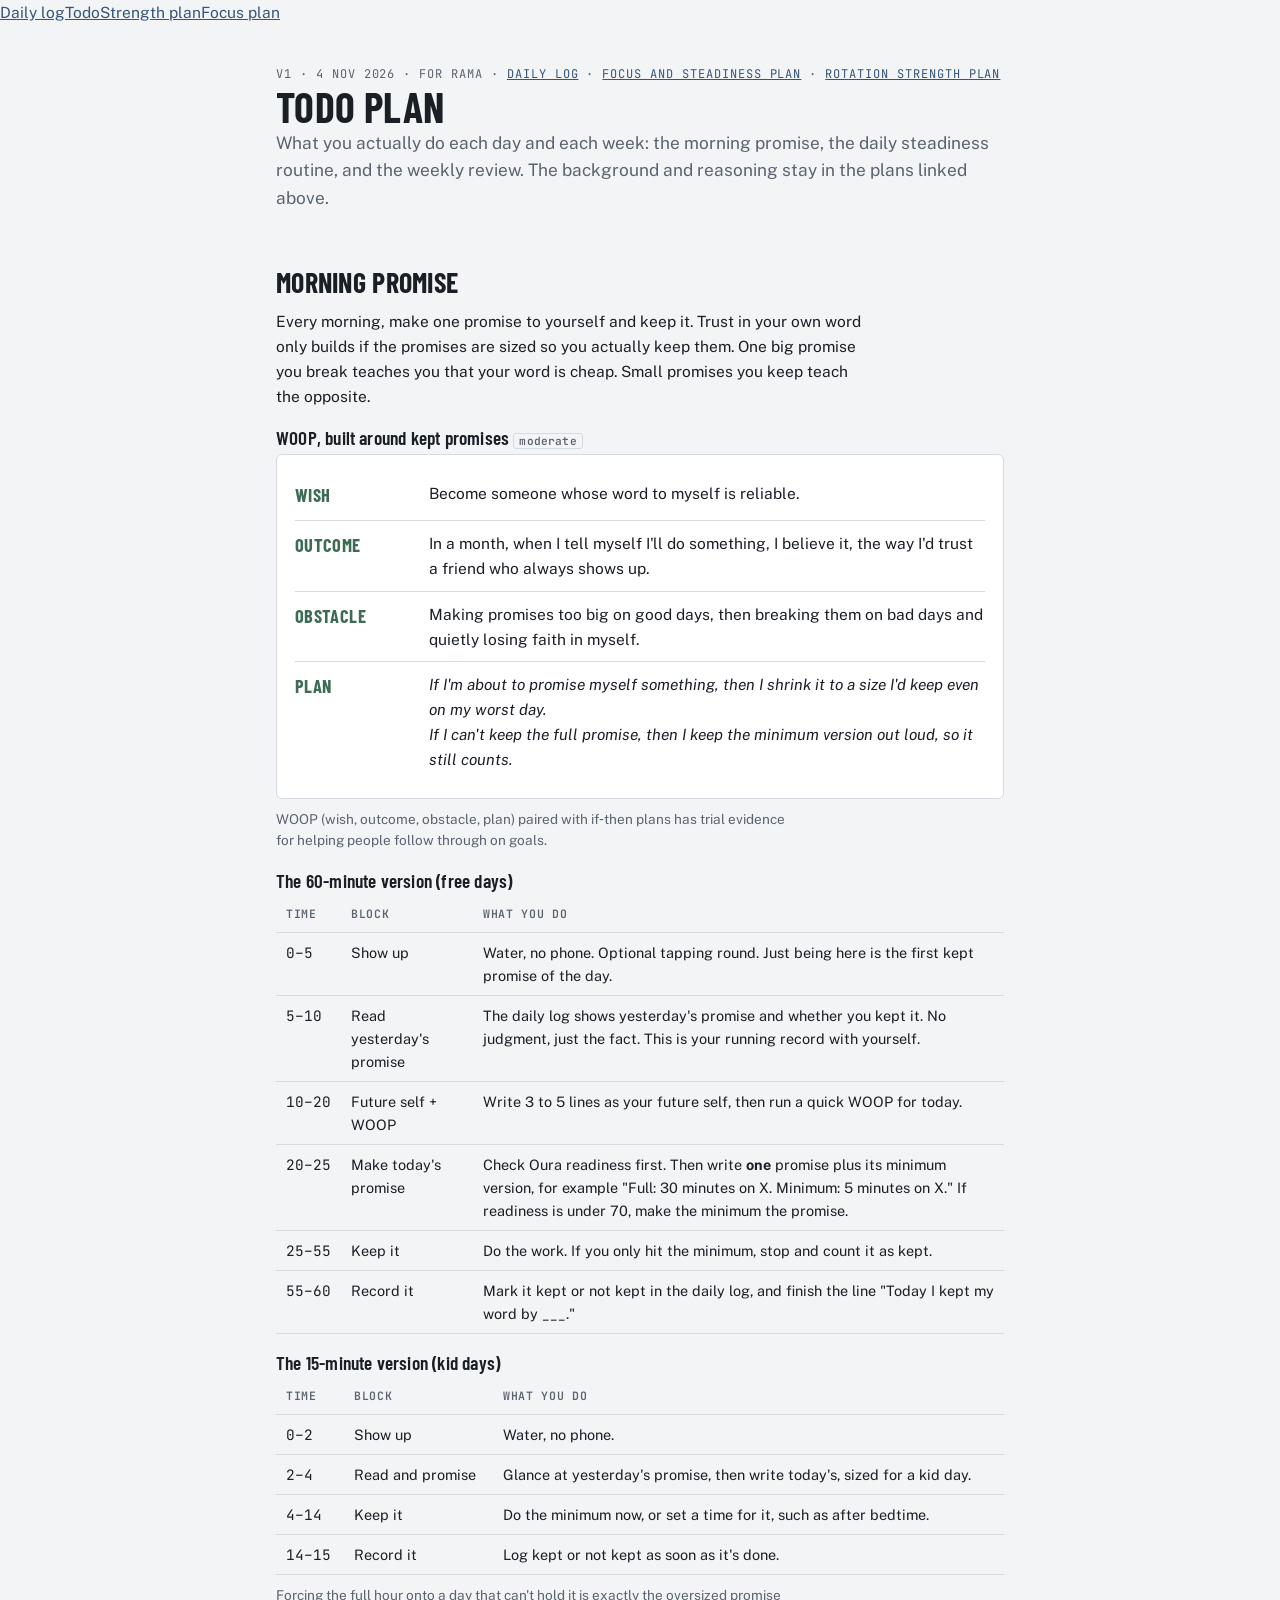
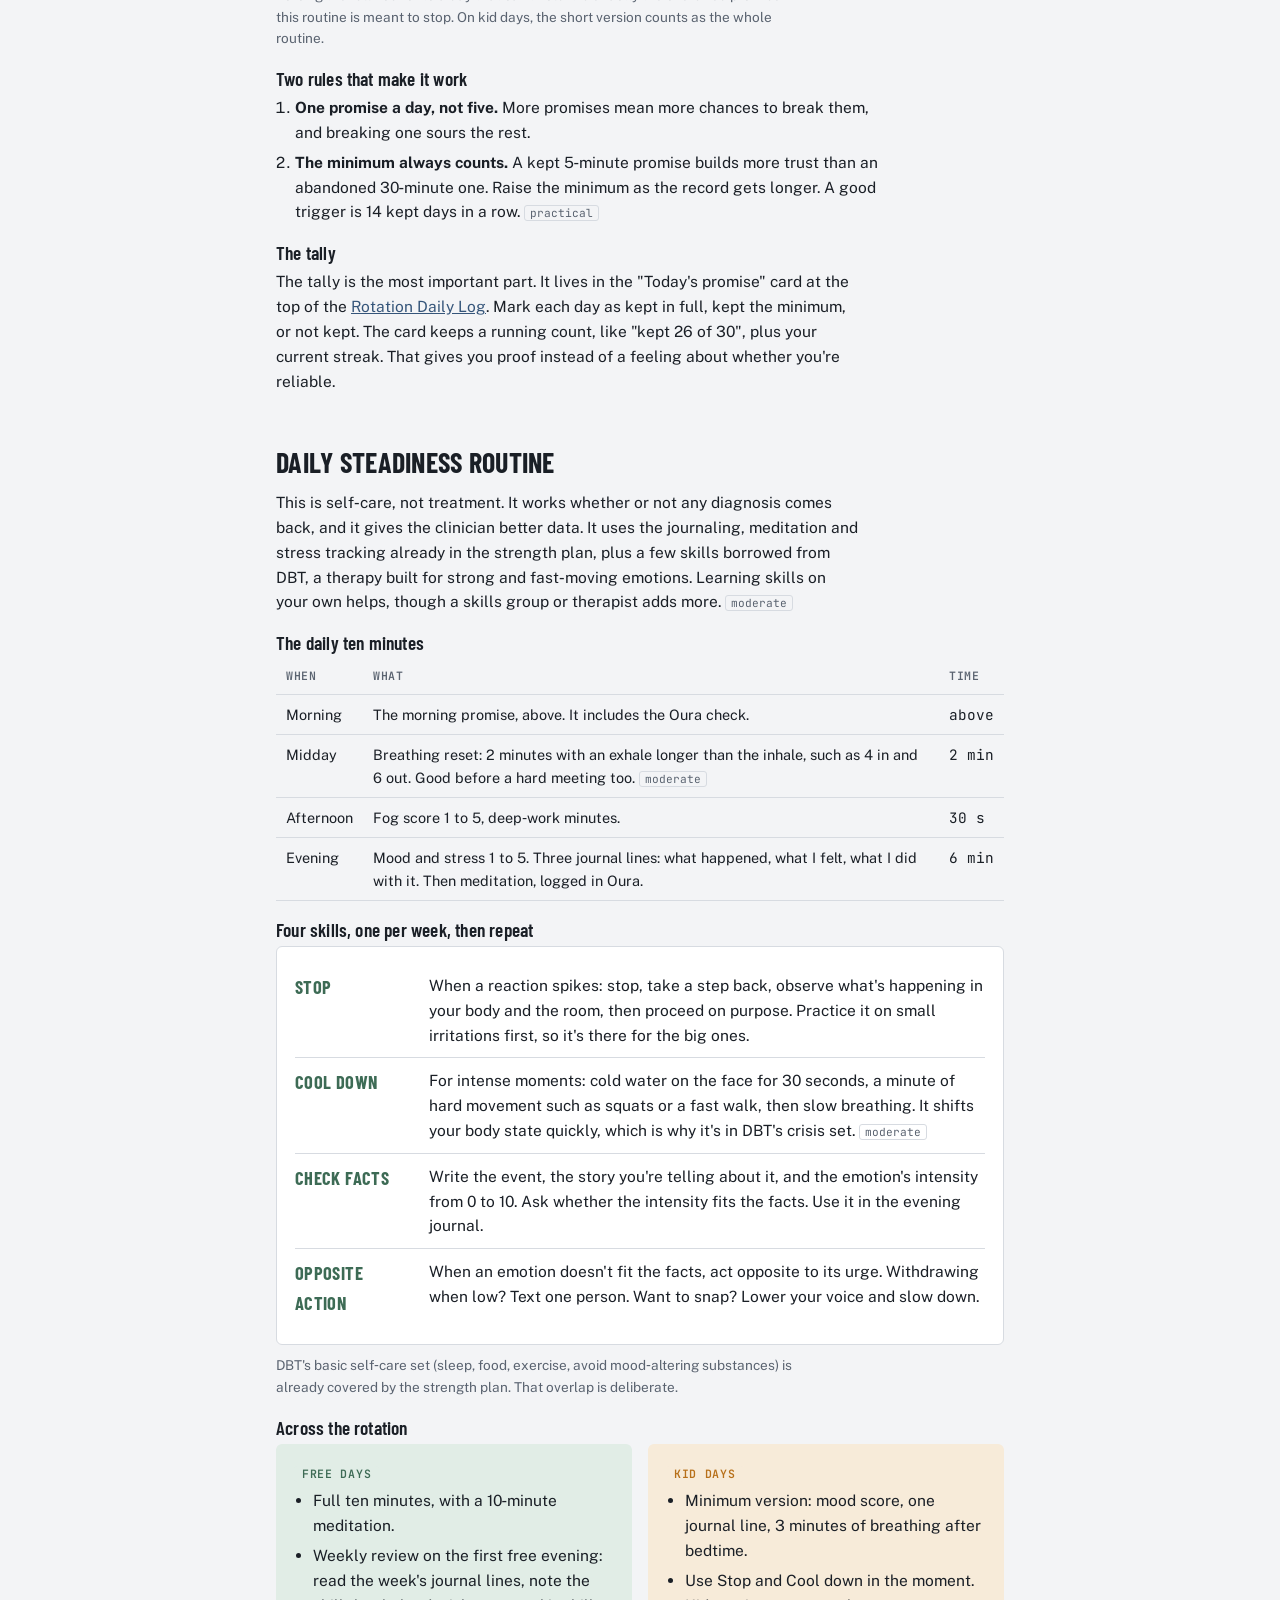
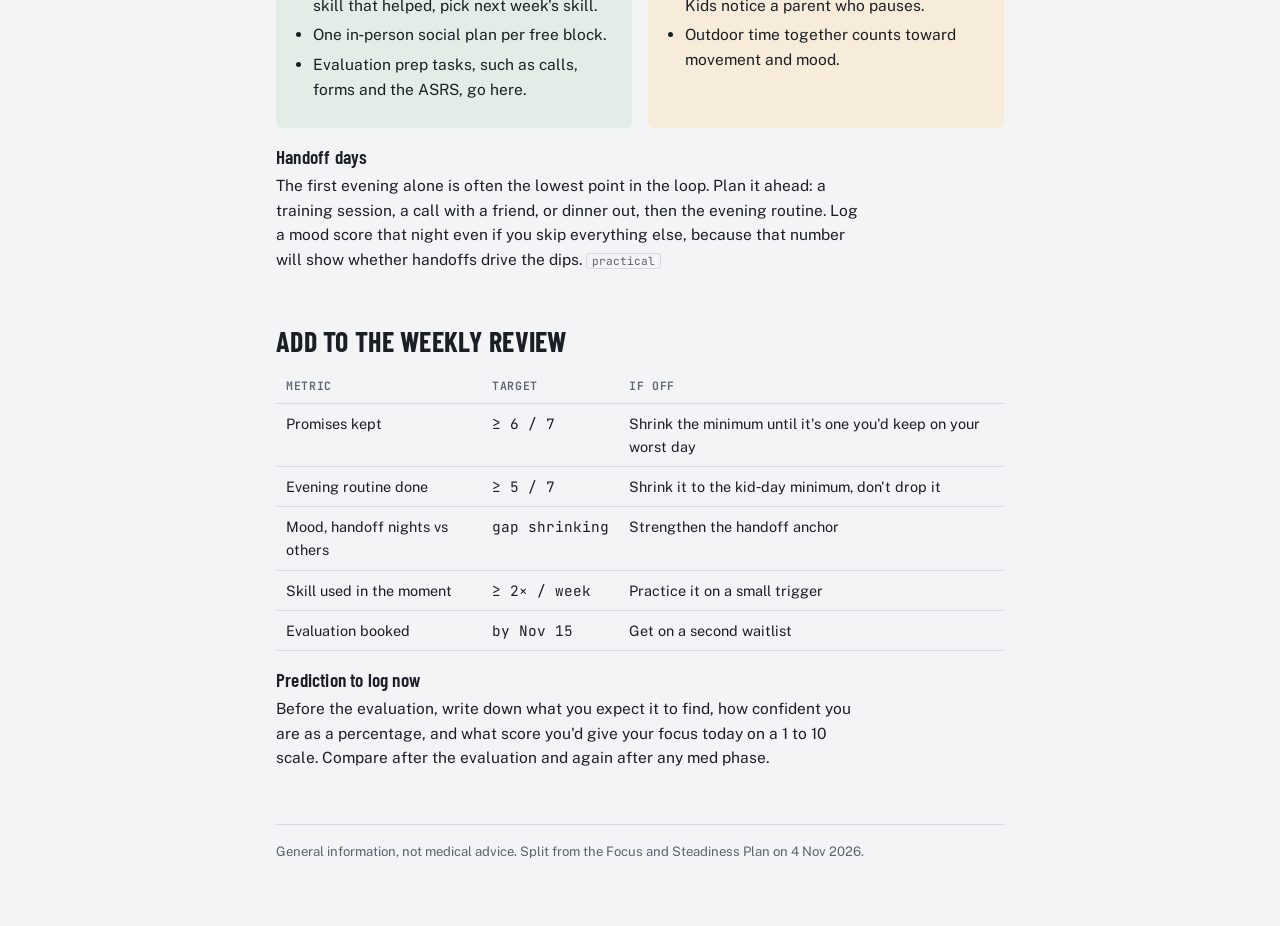
==== public/todo.html @ 1ef34023 "Add local server for health plan, Todo Plan and daily log Python stdlib server serves the four plan " ====
<!doctype html><html><head><meta charset=utf8><meta name=viewport content="width=device-width,initial-scale=1,viewport-fit=cover"><style>:root{color-scheme:light;box-sizing:border-box;padding-top:env(safe-area-inset-top,0px);padding-bottom:env(safe-area-inset-bottom,0px)}html{scroll-padding-top:env(safe-area-inset-top,0px)}body{margin:0;padding:0;font:14px -apple-system,BlinkMacSystemFont,sans-serif;background:#fff;color:#000}img{max-width:100%}[hidden]:not([hidden=until-found i]){display:none!important}</style></head><body>
<link rel="stylesheet" href="/nav.css">
<nav class="ho-nav"><a href="/log.html">Daily log</a><a href="/todo.html" aria-current="page">Todo</a><a href="/plan.html">Strength plan</a><a href="/focus.html">Focus plan</a></nav>
<title>Todo Plan</title>
<meta name="claude:viewport-fit-sides" content="cover">
<link rel="preconnect" href="https://fonts.googleapis.com">
<link rel="stylesheet" href="https://fonts.googleapis.com/css2?family=Barlow+Condensed:wght@600;700&family=Public+Sans:wght@400;500;600&family=JetBrains+Mono:wght@400;600&display=swap">
<style>
/* Layout: the do-it-daily page split from the Focus and Steadiness Plan; same tokens; sage = daily practice, amber = kid days */
:root{
  --bg:#F3F4F6; --surface:#FFFFFF; --ink:#1A1F26; --muted:#5A6370; --line:#D7DBE1;
  --clin:#35557A; --clin-soft:#E2E9F2; --sage:#3D6B55; --sage-soft:#E1EDE6;
  --kids:#B7701A; --kids-soft:#F7EBD9; --bad:#B23A2E;
  --display:"Barlow Condensed","Arial Narrow",Arial,sans-serif;
  --body:"Public Sans",system-ui,-apple-system,"Segoe UI",sans-serif;
  --mono:"JetBrains Mono",ui-monospace,Menlo,Consolas,monospace;
}
@media (prefers-color-scheme: dark){:root:not([data-theme="light"]){
  --bg:#13161B; --surface:#1B2027; --ink:#E5E9EE; --muted:#9AA3AE; --line:#2E353F;
  --clin:#8FB2DA; --clin-soft:#1E2A38; --sage:#7DBF9C; --sage-soft:#1D2E26;
  --kids:#E3A452; --kids-soft:#3A2C18; --bad:#E57A6E; color-scheme:dark}}
:root[data-theme="dark"]{
  --bg:#13161B; --surface:#1B2027; --ink:#E5E9EE; --muted:#9AA3AE; --line:#2E353F;
  --clin:#8FB2DA; --clin-soft:#1E2A38; --sage:#7DBF9C; --sage-soft:#1D2E26;
  --kids:#E3A452; --kids-soft:#3A2C18; --bad:#E57A6E; color-scheme:dark}
*{box-sizing:border-box}
body{background:var(--bg);color:var(--ink);font-family:var(--body);font-size:15.5px;line-height:1.6}
.wrap{max-width:760px;margin:0 auto;padding-block:40px 64px;padding-left:max(16px,env(safe-area-inset-left,0px));padding-right:max(16px,env(safe-area-inset-right,0px));display:flex;flex-direction:column;gap:44px}
h1,h2,h3{font-family:var(--display);font-weight:700;line-height:1.1;text-wrap:balance;margin:0;letter-spacing:.01em}
h1{font-size:2.6rem;text-transform:uppercase}
h2{font-size:1.75rem;text-transform:uppercase;margin-bottom:12px}
h3{font-size:1.2rem;font-weight:600;margin:18px 0 6px}
p{margin:0 0 10px;max-width:65ch}
ul,ol{margin:0 0 10px;padding-left:1.2em}
li{margin-bottom:5px;max-width:65ch}
a{color:var(--clin)}
a:focus-visible,button:focus-visible{outline:2px solid var(--clin);outline-offset:2px}
.eyebrow{font-family:var(--mono);font-size:.75rem;letter-spacing:.08em;text-transform:uppercase;color:var(--muted)}
.lede{font-size:1.08rem;color:var(--muted)}
.note{font-size:.85rem;color:var(--muted)}
.mono{font-family:var(--mono);font-variant-numeric:tabular-nums}
.ev{font-family:var(--mono);font-size:.7rem;color:var(--muted);border:1px solid var(--line);border-radius:3px;padding:0 5px;white-space:nowrap}
.tag{display:inline-block;font-family:var(--mono);font-size:.72rem;letter-spacing:.06em;text-transform:uppercase;padding:2px 8px;border-radius:3px;font-weight:600}
.tag.clin{background:var(--clin-soft);color:var(--clin)}
.tag.sage{background:var(--sage-soft);color:var(--sage)}
.tag.kids{background:var(--kids-soft);color:var(--kids)}
.tbl{overflow-x:auto}
table{border-collapse:collapse;width:100%;font-size:.9rem}
th,td{text-align:left;padding:8px 10px;border-bottom:1px solid var(--line);vertical-align:top}
th{font-family:var(--mono);font-size:.72rem;letter-spacing:.06em;text-transform:uppercase;color:var(--muted);font-weight:600}
td.mono{white-space:nowrap}
.panel{background:var(--surface);border:1px solid var(--line);border-radius:6px;padding:16px 18px}
.panel h3:first-child{margin-top:0}
.cols{display:grid;grid-template-columns:1fr 1fr;gap:16px}
.cols>div{min-width:0;padding:16px 18px;border-radius:6px}
.cols .s{background:var(--sage-soft)} .cols .k{background:var(--kids-soft)}
.cols h3{margin-top:0}
@media (max-width:620px){.cols{grid-template-columns:1fr}}
.opts{display:grid;grid-template-columns:repeat(3,minmax(0,1fr));gap:12px}
.opts>div{min-width:0;border:1px solid var(--line);border-radius:6px;padding:14px;background:var(--surface)}
.opts>div.rec{border-color:var(--clin);border-width:2px}
.opts h3{margin-top:0}
@media (max-width:620px){.opts{grid-template-columns:1fr}}
.qhead{display:flex;justify-content:space-between;align-items:center;gap:12px;flex-wrap:wrap;margin-bottom:8px}
.qhead h3{margin:0}
button{font:inherit;font-size:.85rem;padding:6px 12px;border-radius:4px;border:1px solid var(--clin);background:var(--clin-soft);color:var(--clin);cursor:pointer;font-weight:600}
.skill{display:grid;grid-template-columns:7.5rem 1fr;gap:4px 14px;padding:10px 0;border-bottom:1px solid var(--line)}
.skill:last-child{border-bottom:0}
.skill b{font-family:var(--display);font-size:1.15rem;text-transform:uppercase;letter-spacing:.02em;color:var(--sage)}
.skill div{min-width:0}
@media (max-width:520px){.skill{grid-template-columns:1fr}}
.flag{border:1px solid var(--bad);border-radius:6px;padding:16px 18px}
.flag h2{color:var(--bad)}
footer{font-size:.82rem;color:var(--muted);border-top:1px solid var(--line);padding-top:16px}
</style>

<div class="wrap">

<header>
  <div class="eyebrow">v1 · 4 Nov 2026 · for rama · <a href="/log.html">Daily log</a> · <a href="/focus.html">Focus and Steadiness Plan</a> · <a href="/plan.html">Rotation Strength Plan</a></div>
  <h1>Todo Plan</h1>
  <p class="lede">What you actually do each day and each week: the morning promise, the daily steadiness routine, and the weekly review. The background and reasoning stay in the plans linked above.</p>
</header>

<section>
  <h2>Morning promise</h2>
  <p>Every morning, make one promise to yourself and keep it. Trust in your own word only builds if the promises are sized so you actually keep them. One big promise you break teaches you that your word is cheap. Small promises you keep teach the opposite.</p>

  <h3>WOOP, built around kept promises <span class="ev">moderate</span></h3>
  <div class="panel">
    <div class="skill"><b>Wish</b><div>Become someone whose word to myself is reliable.</div></div>
    <div class="skill"><b>Outcome</b><div>In a month, when I tell myself I'll do something, I believe it, the way I'd trust a friend who always shows up.</div></div>
    <div class="skill"><b>Obstacle</b><div>Making promises too big on good days, then breaking them on bad days and quietly losing faith in myself.</div></div>
    <div class="skill"><b>Plan</b><div><em>If I'm about to promise myself something, then I shrink it to a size I'd keep even on my worst day.</em><br><em>If I can't keep the full promise, then I keep the minimum version out loud, so it still counts.</em></div></div>
  </div>
  <p class="note" style="margin-top:10px">WOOP (wish, outcome, obstacle, plan) paired with if‑then plans has trial evidence for helping people follow through on goals.</p>

  <h3>The 60‑minute version (free days)</h3>
  <div class="tbl"><table>
    <thead><tr><th>Time</th><th>Block</th><th>What you do</th></tr></thead>
    <tbody>
      <tr><td class="mono">0–5</td><td>Show up</td><td>Water, no phone. Optional tapping round. Just being here is the first kept promise of the day.</td></tr>
      <tr><td class="mono">5–10</td><td>Read yesterday's promise</td><td>The daily log shows yesterday's promise and whether you kept it. No judgment, just the fact. This is your running record with yourself.</td></tr>
      <tr><td class="mono">10–20</td><td>Future self + WOOP</td><td>Write 3 to 5 lines as your future self, then run a quick WOOP for today.</td></tr>
      <tr><td class="mono">20–25</td><td>Make today's promise</td><td>Check Oura readiness first. Then write <strong>one</strong> promise plus its minimum version, for example "Full: 30 minutes on X. Minimum: 5 minutes on X." If readiness is under 70, make the minimum the promise.</td></tr>
      <tr><td class="mono">25–55</td><td>Keep it</td><td>Do the work. If you only hit the minimum, stop and count it as kept.</td></tr>
      <tr><td class="mono">55–60</td><td>Record it</td><td>Mark it kept or not kept in the daily log, and finish the line "Today I kept my word by ___."</td></tr>
    </tbody>
  </table></div>

  <h3>The 15‑minute version (kid days)</h3>
  <div class="tbl"><table>
    <thead><tr><th>Time</th><th>Block</th><th>What you do</th></tr></thead>
    <tbody>
      <tr><td class="mono">0–2</td><td>Show up</td><td>Water, no phone.</td></tr>
      <tr><td class="mono">2–4</td><td>Read and promise</td><td>Glance at yesterday's promise, then write today's, sized for a kid day.</td></tr>
      <tr><td class="mono">4–14</td><td>Keep it</td><td>Do the minimum now, or set a time for it, such as after bedtime.</td></tr>
      <tr><td class="mono">14–15</td><td>Record it</td><td>Log kept or not kept as soon as it's done.</td></tr>
    </tbody>
  </table></div>
  <p class="note" style="margin-top:10px">Forcing the full hour onto a day that can't hold it is exactly the oversized promise this routine is meant to stop. On kid days, the short version counts as the whole routine.</p>

  <h3>Two rules that make it work</h3>
  <ol>
    <li><strong>One promise a day, not five.</strong> More promises mean more chances to break them, and breaking one sours the rest.</li>
    <li><strong>The minimum always counts.</strong> A kept 5‑minute promise builds more trust than an abandoned 30‑minute one. Raise the minimum as the record gets longer. A good trigger is 14 kept days in a row. <span class="ev">practical</span></li>
  </ol>

  <h3>The tally</h3>
  <p>The tally is the most important part. It lives in the "Today's promise" card at the top of the <a href="/log.html">Rotation Daily Log</a>. Mark each day as kept in full, kept the minimum, or not kept. The card keeps a running count, like "kept 26 of 30", plus your current streak. That gives you proof instead of a feeling about whether you're reliable.</p>
</section>

<section>
  <h2>Daily steadiness routine</h2>
  <p>This is self‑care, not treatment. It works whether or not any diagnosis comes back, and it gives the clinician better data. It uses the journaling, meditation and stress tracking already in the strength plan, plus a few skills borrowed from DBT, a therapy built for strong and fast‑moving emotions. Learning skills on your own helps, though a skills group or therapist adds more. <span class="ev">moderate</span></p>

  <h3>The daily ten minutes</h3>
  <div class="tbl"><table>
    <thead><tr><th>When</th><th>What</th><th>Time</th></tr></thead>
    <tbody>
      <tr><td>Morning</td><td>The morning promise, above. It includes the Oura check.</td><td class="mono">above</td></tr>
      <tr><td>Midday</td><td>Breathing reset: 2 minutes with an exhale longer than the inhale, such as 4 in and 6 out. Good before a hard meeting too. <span class="ev">moderate</span></td><td class="mono">2 min</td></tr>
      <tr><td>Afternoon</td><td>Fog score 1 to 5, deep‑work minutes.</td><td class="mono">30 s</td></tr>
      <tr><td>Evening</td><td>Mood and stress 1 to 5. Three journal lines: what happened, what I felt, what I did with it. Then meditation, logged in Oura.</td><td class="mono">6 min</td></tr>
    </tbody>
  </table></div>

  <h3>Four skills, one per week, then repeat</h3>
  <div class="panel">
    <div class="skill"><b>Stop</b><div>When a reaction spikes: stop, take a step back, observe what's happening in your body and the room, then proceed on purpose. Practice it on small irritations first, so it's there for the big ones.</div></div>
    <div class="skill"><b>Cool down</b><div>For intense moments: cold water on the face for 30 seconds, a minute of hard movement such as squats or a fast walk, then slow breathing. It shifts your body state quickly, which is why it's in DBT's crisis set. <span class="ev">moderate</span></div></div>
    <div class="skill"><b>Check facts</b><div>Write the event, the story you're telling about it, and the emotion's intensity from 0 to 10. Ask whether the intensity fits the facts. Use it in the evening journal.</div></div>
    <div class="skill"><b>Opposite action</b><div>When an emotion doesn't fit the facts, act opposite to its urge. Withdrawing when low? Text one person. Want to snap? Lower your voice and slow down.</div></div>
  </div>
  <p class="note" style="margin-top:10px">DBT's basic self‑care set (sleep, food, exercise, avoid mood‑altering substances) is already covered by the strength plan. That overlap is deliberate.</p>

  <h3>Across the rotation</h3>
  <div class="cols">
    <div class="s">
      <h3><span class="tag sage">Free days</span></h3>
      <ul>
        <li>Full ten minutes, with a 10‑minute meditation.</li>
        <li>Weekly review on the first free evening: read the week's journal lines, note the skill that helped, pick next week's skill.</li>
        <li>One in‑person social plan per free block.</li>
        <li>Evaluation prep tasks, such as calls, forms and the ASRS, go here.</li>
      </ul>
    </div>
    <div class="k">
      <h3><span class="tag kids">Kid days</span></h3>
      <ul>
        <li>Minimum version: mood score, one journal line, 3 minutes of breathing after bedtime.</li>
        <li>Use Stop and Cool down in the moment. Kids notice a parent who pauses.</li>
        <li>Outdoor time together counts toward movement and mood.</li>
      </ul>
    </div>
  </div>
  <h3>Handoff days</h3>
  <p>The first evening alone is often the lowest point in the loop. Plan it ahead: a training session, a call with a friend, or dinner out, then the evening routine. Log a mood score that night even if you skip everything else, because that number will show whether handoffs drive the dips. <span class="ev">practical</span></p>
</section>

<section>
  <h2>Add to the weekly review</h2>
  <div class="tbl"><table>
    <thead><tr><th>Metric</th><th>Target</th><th>If off</th></tr></thead>
    <tbody>
      <tr><td>Promises kept</td><td class="mono">≥ 6 / 7</td><td>Shrink the minimum until it's one you'd keep on your worst day</td></tr>
      <tr><td>Evening routine done</td><td class="mono">≥ 5 / 7</td><td>Shrink it to the kid‑day minimum, don't drop it</td></tr>
      <tr><td>Mood, handoff nights vs others</td><td class="mono">gap shrinking</td><td>Strengthen the handoff anchor</td></tr>
      <tr><td>Skill used in the moment</td><td class="mono">≥ 2× / week</td><td>Practice it on a small trigger</td></tr>
      <tr><td>Evaluation booked</td><td class="mono">by Nov 15</td><td>Get on a second waitlist</td></tr>
    </tbody>
  </table></div>
  <h3>Prediction to log now</h3>
  <p>Before the evaluation, write down what you expect it to find, how confident you are as a percentage, and what score you'd give your focus today on a 1 to 10 scale. Compare after the evaluation and again after any med phase.</p>
</section>

<footer>General information, not medical advice. Split from the Focus and Steadiness Plan on 4 Nov 2026.</footer>
</div>

</body></html>
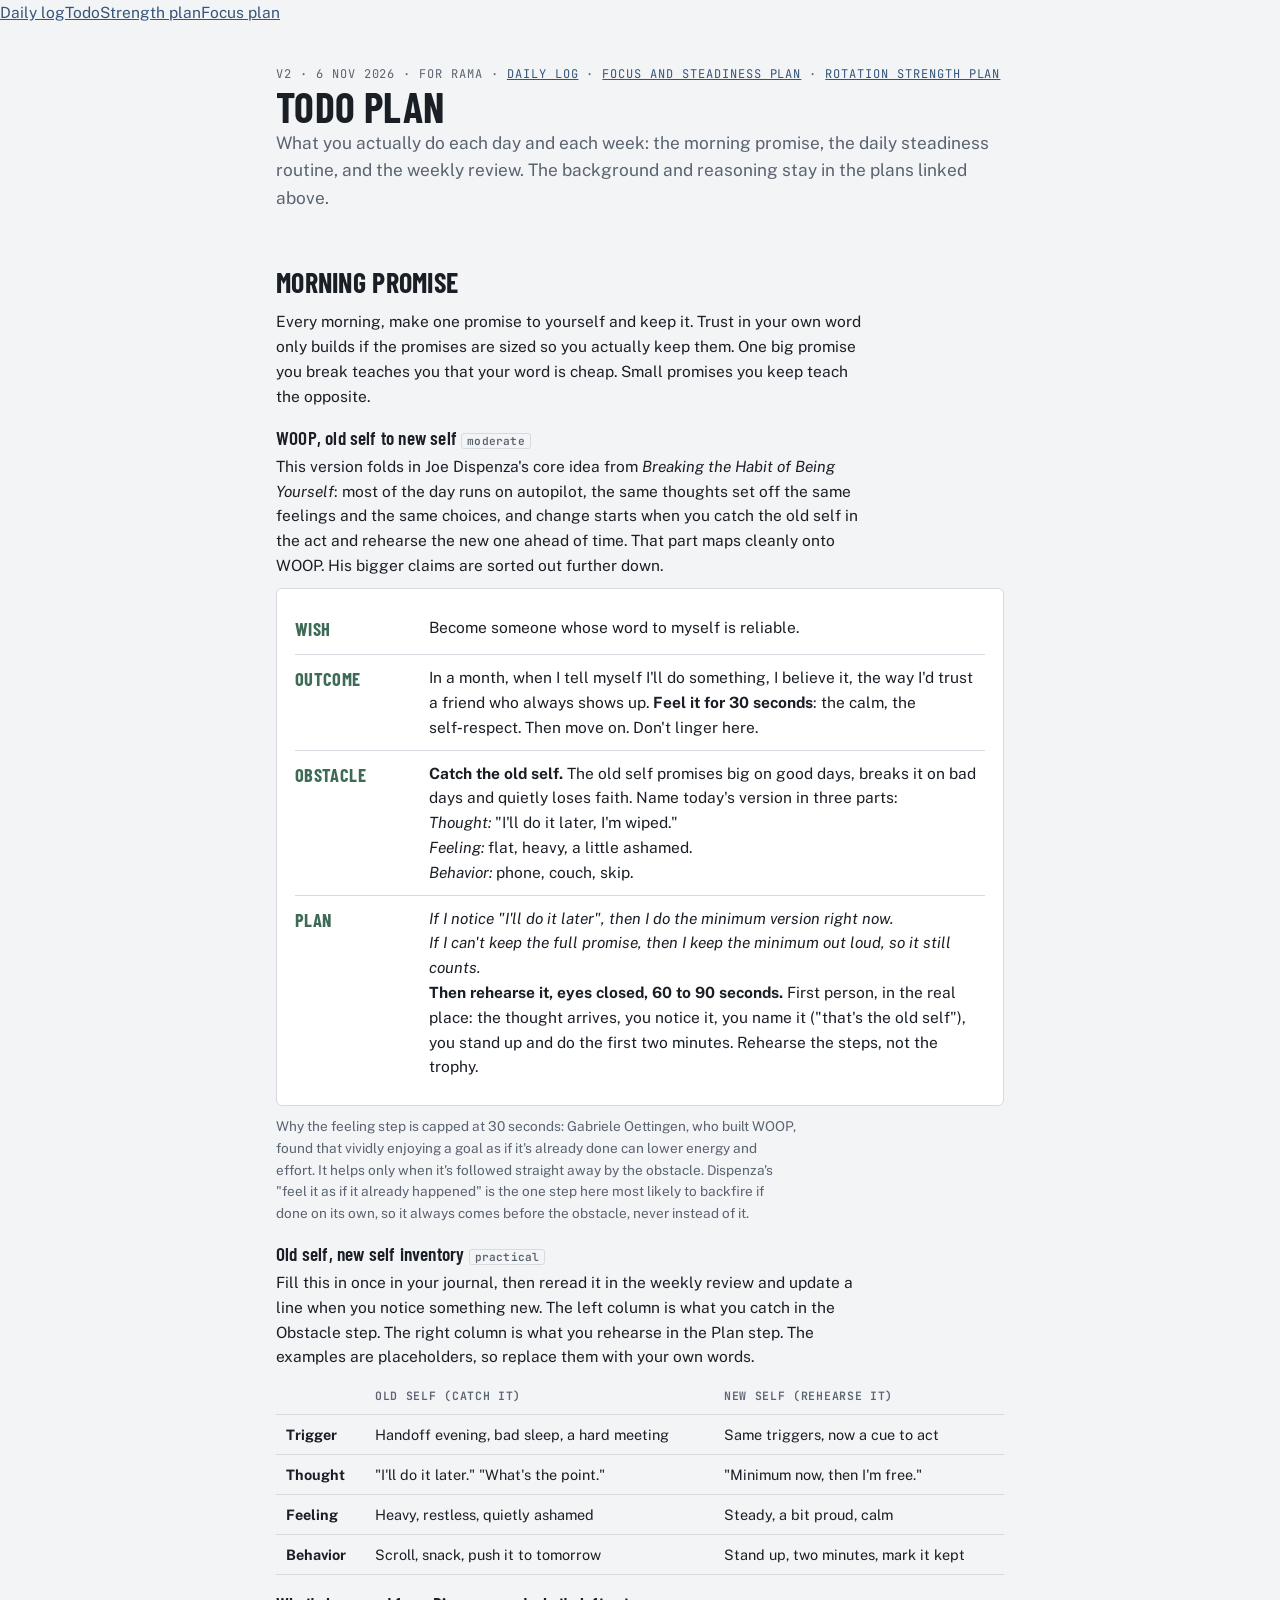
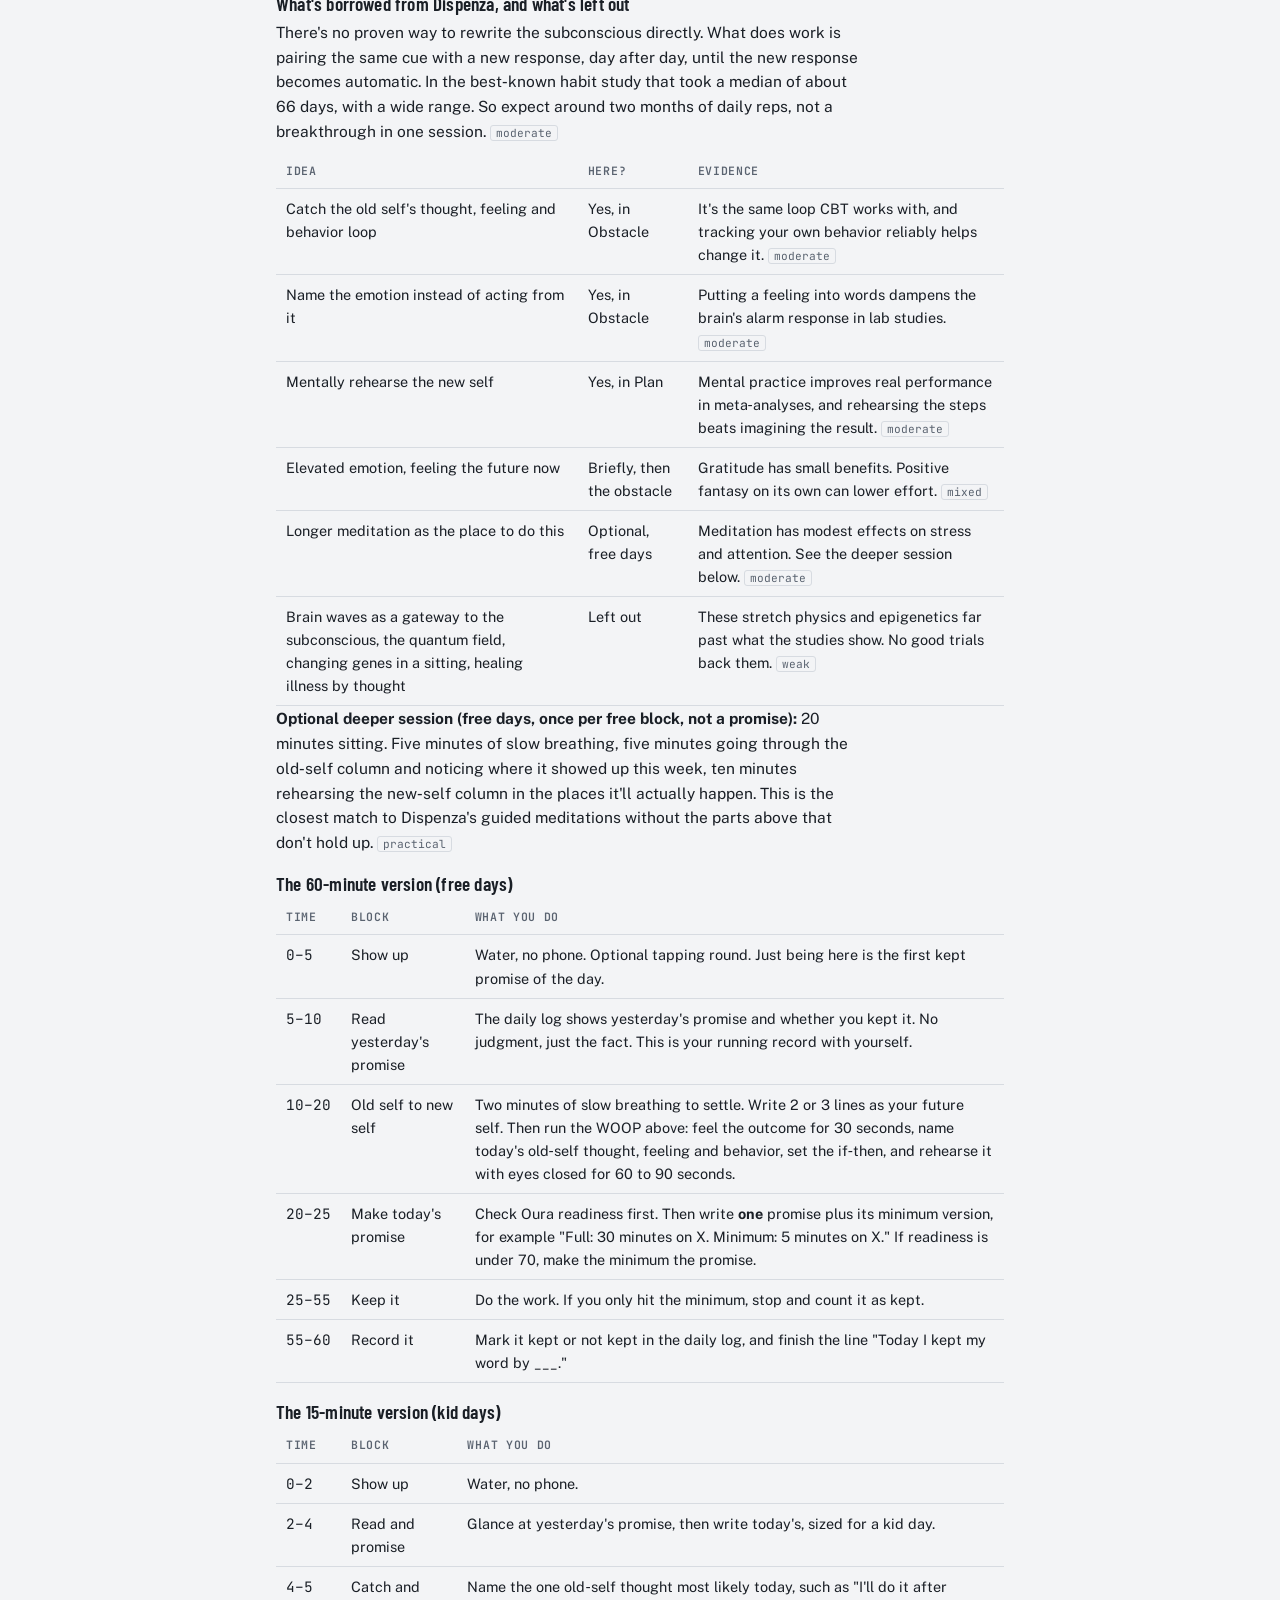
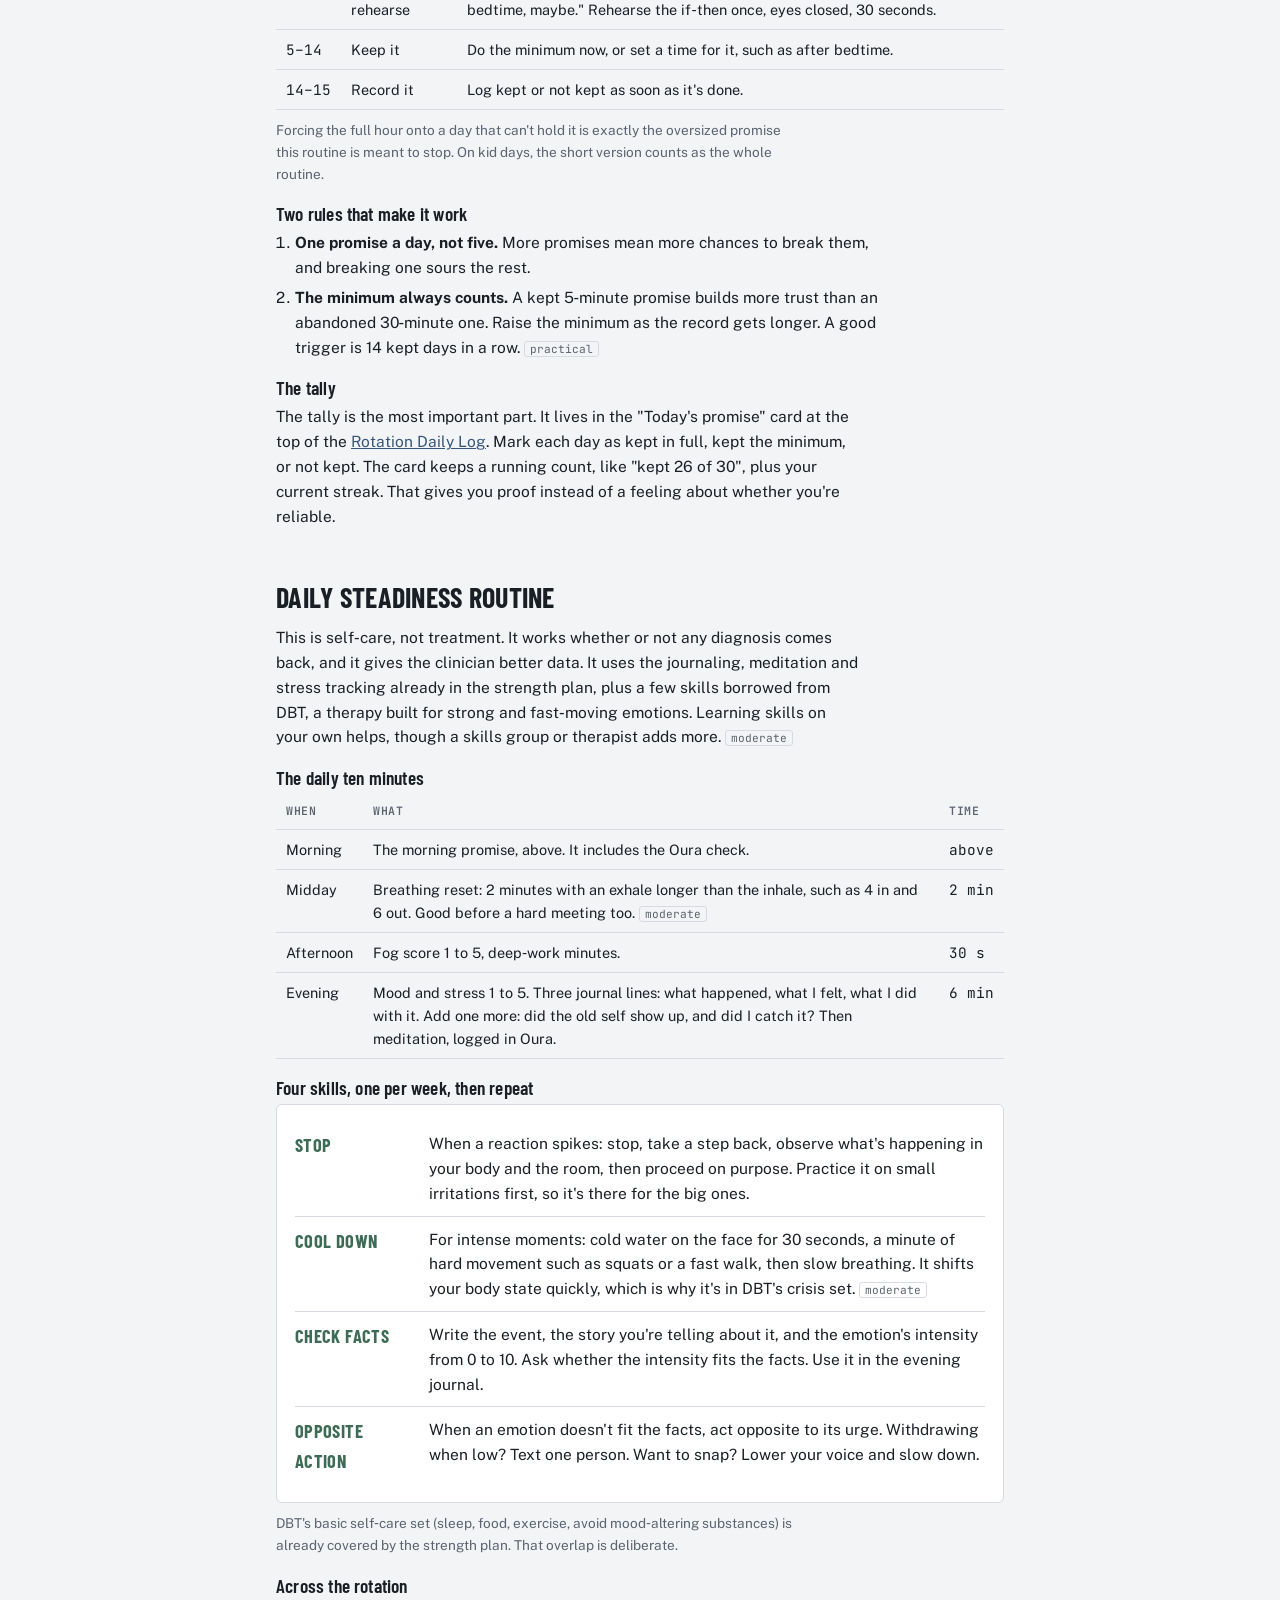
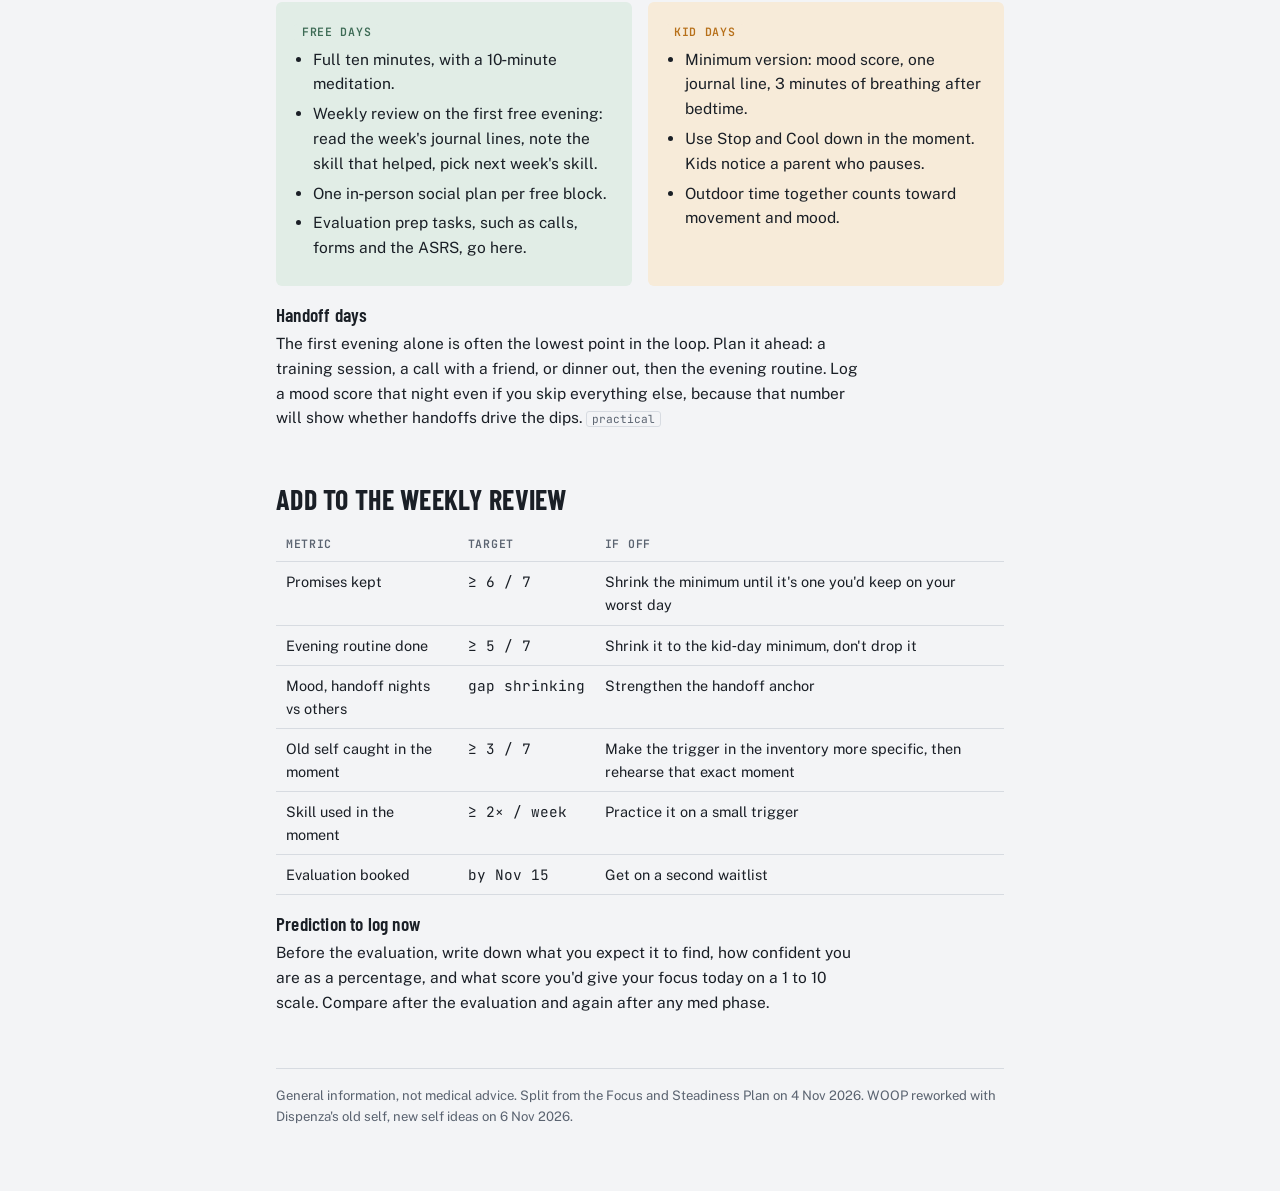
==== commit 4d677a8c: "Rework WOOP with Dispenza's old self / new self ideas Obstacle now catches the old self's thought, f" ====
--- a/public/todo.html
+++ b/public/todo.html
@@ -77,7 +77,7 @@
 <div class="wrap">
 
 <header>
-  <div class="eyebrow">v1 · 4 Nov 2026 · for rama · <a href="/log.html">Daily log</a> · <a href="/focus.html">Focus and Steadiness Plan</a> · <a href="/plan.html">Rotation Strength Plan</a></div>
+  <div class="eyebrow">v2 · 6 Nov 2026 · for rama · <a href="/log.html">Daily log</a> · <a href="/focus.html">Focus and Steadiness Plan</a> · <a href="/plan.html">Rotation Strength Plan</a></div>
   <h1>Todo Plan</h1>
   <p class="lede">What you actually do each day and each week: the morning promise, the daily steadiness routine, and the weekly review. The background and reasoning stay in the plans linked above.</p>
 </header>
@@ -86,14 +86,42 @@
   <h2>Morning promise</h2>
   <p>Every morning, make one promise to yourself and keep it. Trust in your own word only builds if the promises are sized so you actually keep them. One big promise you break teaches you that your word is cheap. Small promises you keep teach the opposite.</p>
 
-  <h3>WOOP, built around kept promises <span class="ev">moderate</span></h3>
+  <h3>WOOP, old self to new self <span class="ev">moderate</span></h3>
+  <p>This version folds in Joe Dispenza's core idea from <em>Breaking the Habit of Being Yourself</em>: most of the day runs on autopilot, the same thoughts set off the same feelings and the same choices, and change starts when you catch the old self in the act and rehearse the new one ahead of time. That part maps cleanly onto WOOP. His bigger claims are sorted out further down.</p>
   <div class="panel">
     <div class="skill"><b>Wish</b><div>Become someone whose word to myself is reliable.</div></div>
-    <div class="skill"><b>Outcome</b><div>In a month, when I tell myself I'll do something, I believe it, the way I'd trust a friend who always shows up.</div></div>
-    <div class="skill"><b>Obstacle</b><div>Making promises too big on good days, then breaking them on bad days and quietly losing faith in myself.</div></div>
-    <div class="skill"><b>Plan</b><div><em>If I'm about to promise myself something, then I shrink it to a size I'd keep even on my worst day.</em><br><em>If I can't keep the full promise, then I keep the minimum version out loud, so it still counts.</em></div></div>
+    <div class="skill"><b>Outcome</b><div>In a month, when I tell myself I'll do something, I believe it, the way I'd trust a friend who always shows up. <strong>Feel it for 30 seconds</strong>: the calm, the self‑respect. Then move on. Don't linger here.</div></div>
+    <div class="skill"><b>Obstacle</b><div><strong>Catch the old self.</strong> The old self promises big on good days, breaks it on bad days and quietly loses faith. Name today's version in three parts:<br><em>Thought:</em> "I'll do it later, I'm wiped."<br><em>Feeling:</em> flat, heavy, a little ashamed.<br><em>Behavior:</em> phone, couch, skip.</div></div>
+    <div class="skill"><b>Plan</b><div><em>If I notice "I'll do it later", then I do the minimum version right now.</em><br><em>If I can't keep the full promise, then I keep the minimum out loud, so it still counts.</em><br><strong>Then rehearse it, eyes closed, 60 to 90 seconds.</strong> First person, in the real place: the thought arrives, you notice it, you name it ("that's the old self"), you stand up and do the first two minutes. Rehearse the steps, not the trophy.</div></div>
   </div>
-  <p class="note" style="margin-top:10px">WOOP (wish, outcome, obstacle, plan) paired with if‑then plans has trial evidence for helping people follow through on goals.</p>
+  <p class="note" style="margin-top:10px">Why the feeling step is capped at 30 seconds: Gabriele Oettingen, who built WOOP, found that vividly enjoying a goal as if it's already done can lower energy and effort. It helps only when it's followed straight away by the obstacle. Dispenza's "feel it as if it already happened" is the one step here most likely to backfire if done on its own, so it always comes before the obstacle, never instead of it.</p>
+
+  <h3>Old self, new self inventory <span class="ev">practical</span></h3>
+  <p>Fill this in once in your journal, then reread it in the weekly review and update a line when you notice something new. The left column is what you catch in the Obstacle step. The right column is what you rehearse in the Plan step. The examples are placeholders, so replace them with your own words.</p>
+  <div class="tbl"><table>
+    <thead><tr><th></th><th>Old self (catch it)</th><th>New self (rehearse it)</th></tr></thead>
+    <tbody>
+      <tr><td><strong>Trigger</strong></td><td>Handoff evening, bad sleep, a hard meeting</td><td>Same triggers, now a cue to act</td></tr>
+      <tr><td><strong>Thought</strong></td><td>"I'll do it later." "What's the point."</td><td>"Minimum now, then I'm free."</td></tr>
+      <tr><td><strong>Feeling</strong></td><td>Heavy, restless, quietly ashamed</td><td>Steady, a bit proud, calm</td></tr>
+      <tr><td><strong>Behavior</strong></td><td>Scroll, snack, push it to tomorrow</td><td>Stand up, two minutes, mark it kept</td></tr>
+    </tbody>
+  </table></div>
+
+  <h3>What's borrowed from Dispenza, and what's left out</h3>
+  <p>There's no proven way to rewrite the subconscious directly. What does work is pairing the same cue with a new response, day after day, until the new response becomes automatic. In the best‑known habit study that took a median of about 66 days, with a wide range. So expect around two months of daily reps, not a breakthrough in one session. <span class="ev">moderate</span></p>
+  <div class="tbl"><table>
+    <thead><tr><th>Idea</th><th>Here?</th><th>Evidence</th></tr></thead>
+    <tbody>
+      <tr><td>Catch the old self's thought, feeling and behavior loop</td><td>Yes, in Obstacle</td><td>It's the same loop CBT works with, and tracking your own behavior reliably helps change it. <span class="ev">moderate</span></td></tr>
+      <tr><td>Name the emotion instead of acting from it</td><td>Yes, in Obstacle</td><td>Putting a feeling into words dampens the brain's alarm response in lab studies. <span class="ev">moderate</span></td></tr>
+      <tr><td>Mentally rehearse the new self</td><td>Yes, in Plan</td><td>Mental practice improves real performance in meta‑analyses, and rehearsing the steps beats imagining the result. <span class="ev">moderate</span></td></tr>
+      <tr><td>Elevated emotion, feeling the future now</td><td>Briefly, then the obstacle</td><td>Gratitude has small benefits. Positive fantasy on its own can lower effort. <span class="ev">mixed</span></td></tr>
+      <tr><td>Longer meditation as the place to do this</td><td>Optional, free days</td><td>Meditation has modest effects on stress and attention. See the deeper session below. <span class="ev">moderate</span></td></tr>
+      <tr><td>Brain waves as a gateway to the subconscious, the quantum field, changing genes in a sitting, healing illness by thought</td><td>Left out</td><td>These stretch physics and epigenetics far past what the studies show. No good trials back them. <span class="ev">weak</span></td></tr>
+    </tbody>
+  </table></div>
+  <p><strong>Optional deeper session (free days, once per free block, not a promise):</strong> 20 minutes sitting. Five minutes of slow breathing, five minutes going through the old‑self column and noticing where it showed up this week, ten minutes rehearsing the new‑self column in the places it'll actually happen. This is the closest match to Dispenza's guided meditations without the parts above that don't hold up. <span class="ev">practical</span></p>
 
   <h3>The 60‑minute version (free days)</h3>
   <div class="tbl"><table>
@@ -101,7 +129,7 @@
     <tbody>
       <tr><td class="mono">0–5</td><td>Show up</td><td>Water, no phone. Optional tapping round. Just being here is the first kept promise of the day.</td></tr>
       <tr><td class="mono">5–10</td><td>Read yesterday's promise</td><td>The daily log shows yesterday's promise and whether you kept it. No judgment, just the fact. This is your running record with yourself.</td></tr>
-      <tr><td class="mono">10–20</td><td>Future self + WOOP</td><td>Write 3 to 5 lines as your future self, then run a quick WOOP for today.</td></tr>
+      <tr><td class="mono">10–20</td><td>Old self to new self</td><td>Two minutes of slow breathing to settle. Write 2 or 3 lines as your future self. Then run the WOOP above: feel the outcome for 30 seconds, name today's old‑self thought, feeling and behavior, set the if‑then, and rehearse it with eyes closed for 60 to 90 seconds.</td></tr>
       <tr><td class="mono">20–25</td><td>Make today's promise</td><td>Check Oura readiness first. Then write <strong>one</strong> promise plus its minimum version, for example "Full: 30 minutes on X. Minimum: 5 minutes on X." If readiness is under 70, make the minimum the promise.</td></tr>
       <tr><td class="mono">25–55</td><td>Keep it</td><td>Do the work. If you only hit the minimum, stop and count it as kept.</td></tr>
       <tr><td class="mono">55–60</td><td>Record it</td><td>Mark it kept or not kept in the daily log, and finish the line "Today I kept my word by ___."</td></tr>
@@ -114,7 +142,8 @@
     <tbody>
       <tr><td class="mono">0–2</td><td>Show up</td><td>Water, no phone.</td></tr>
       <tr><td class="mono">2–4</td><td>Read and promise</td><td>Glance at yesterday's promise, then write today's, sized for a kid day.</td></tr>
-      <tr><td class="mono">4–14</td><td>Keep it</td><td>Do the minimum now, or set a time for it, such as after bedtime.</td></tr>
+      <tr><td class="mono">4–5</td><td>Catch and rehearse</td><td>Name the one old‑self thought most likely today, such as "I'll do it after bedtime, maybe." Rehearse the if‑then once, eyes closed, 30 seconds.</td></tr>
+      <tr><td class="mono">5–14</td><td>Keep it</td><td>Do the minimum now, or set a time for it, such as after bedtime.</td></tr>
       <tr><td class="mono">14–15</td><td>Record it</td><td>Log kept or not kept as soon as it's done.</td></tr>
     </tbody>
   </table></div>
@@ -141,7 +170,7 @@
       <tr><td>Morning</td><td>The morning promise, above. It includes the Oura check.</td><td class="mono">above</td></tr>
       <tr><td>Midday</td><td>Breathing reset: 2 minutes with an exhale longer than the inhale, such as 4 in and 6 out. Good before a hard meeting too. <span class="ev">moderate</span></td><td class="mono">2 min</td></tr>
       <tr><td>Afternoon</td><td>Fog score 1 to 5, deep‑work minutes.</td><td class="mono">30 s</td></tr>
-      <tr><td>Evening</td><td>Mood and stress 1 to 5. Three journal lines: what happened, what I felt, what I did with it. Then meditation, logged in Oura.</td><td class="mono">6 min</td></tr>
+      <tr><td>Evening</td><td>Mood and stress 1 to 5. Three journal lines: what happened, what I felt, what I did with it. Add one more: did the old self show up, and did I catch it? Then meditation, logged in Oura.</td><td class="mono">6 min</td></tr>
     </tbody>
   </table></div>
 
@@ -186,6 +215,7 @@
       <tr><td>Promises kept</td><td class="mono">≥ 6 / 7</td><td>Shrink the minimum until it's one you'd keep on your worst day</td></tr>
       <tr><td>Evening routine done</td><td class="mono">≥ 5 / 7</td><td>Shrink it to the kid‑day minimum, don't drop it</td></tr>
       <tr><td>Mood, handoff nights vs others</td><td class="mono">gap shrinking</td><td>Strengthen the handoff anchor</td></tr>
+      <tr><td>Old self caught in the moment</td><td class="mono">≥ 3 / 7</td><td>Make the trigger in the inventory more specific, then rehearse that exact moment</td></tr>
       <tr><td>Skill used in the moment</td><td class="mono">≥ 2× / week</td><td>Practice it on a small trigger</td></tr>
       <tr><td>Evaluation booked</td><td class="mono">by Nov 15</td><td>Get on a second waitlist</td></tr>
     </tbody>
@@ -194,7 +224,7 @@
   <p>Before the evaluation, write down what you expect it to find, how confident you are as a percentage, and what score you'd give your focus today on a 1 to 10 scale. Compare after the evaluation and again after any med phase.</p>
 </section>
 
-<footer>General information, not medical advice. Split from the Focus and Steadiness Plan on 4 Nov 2026.</footer>
+<footer>General information, not medical advice. Split from the Focus and Steadiness Plan on 4 Nov 2026. WOOP reworked with Dispenza's old self, new self ideas on 6 Nov 2026.</footer>
 </div>
 
 </body></html>
